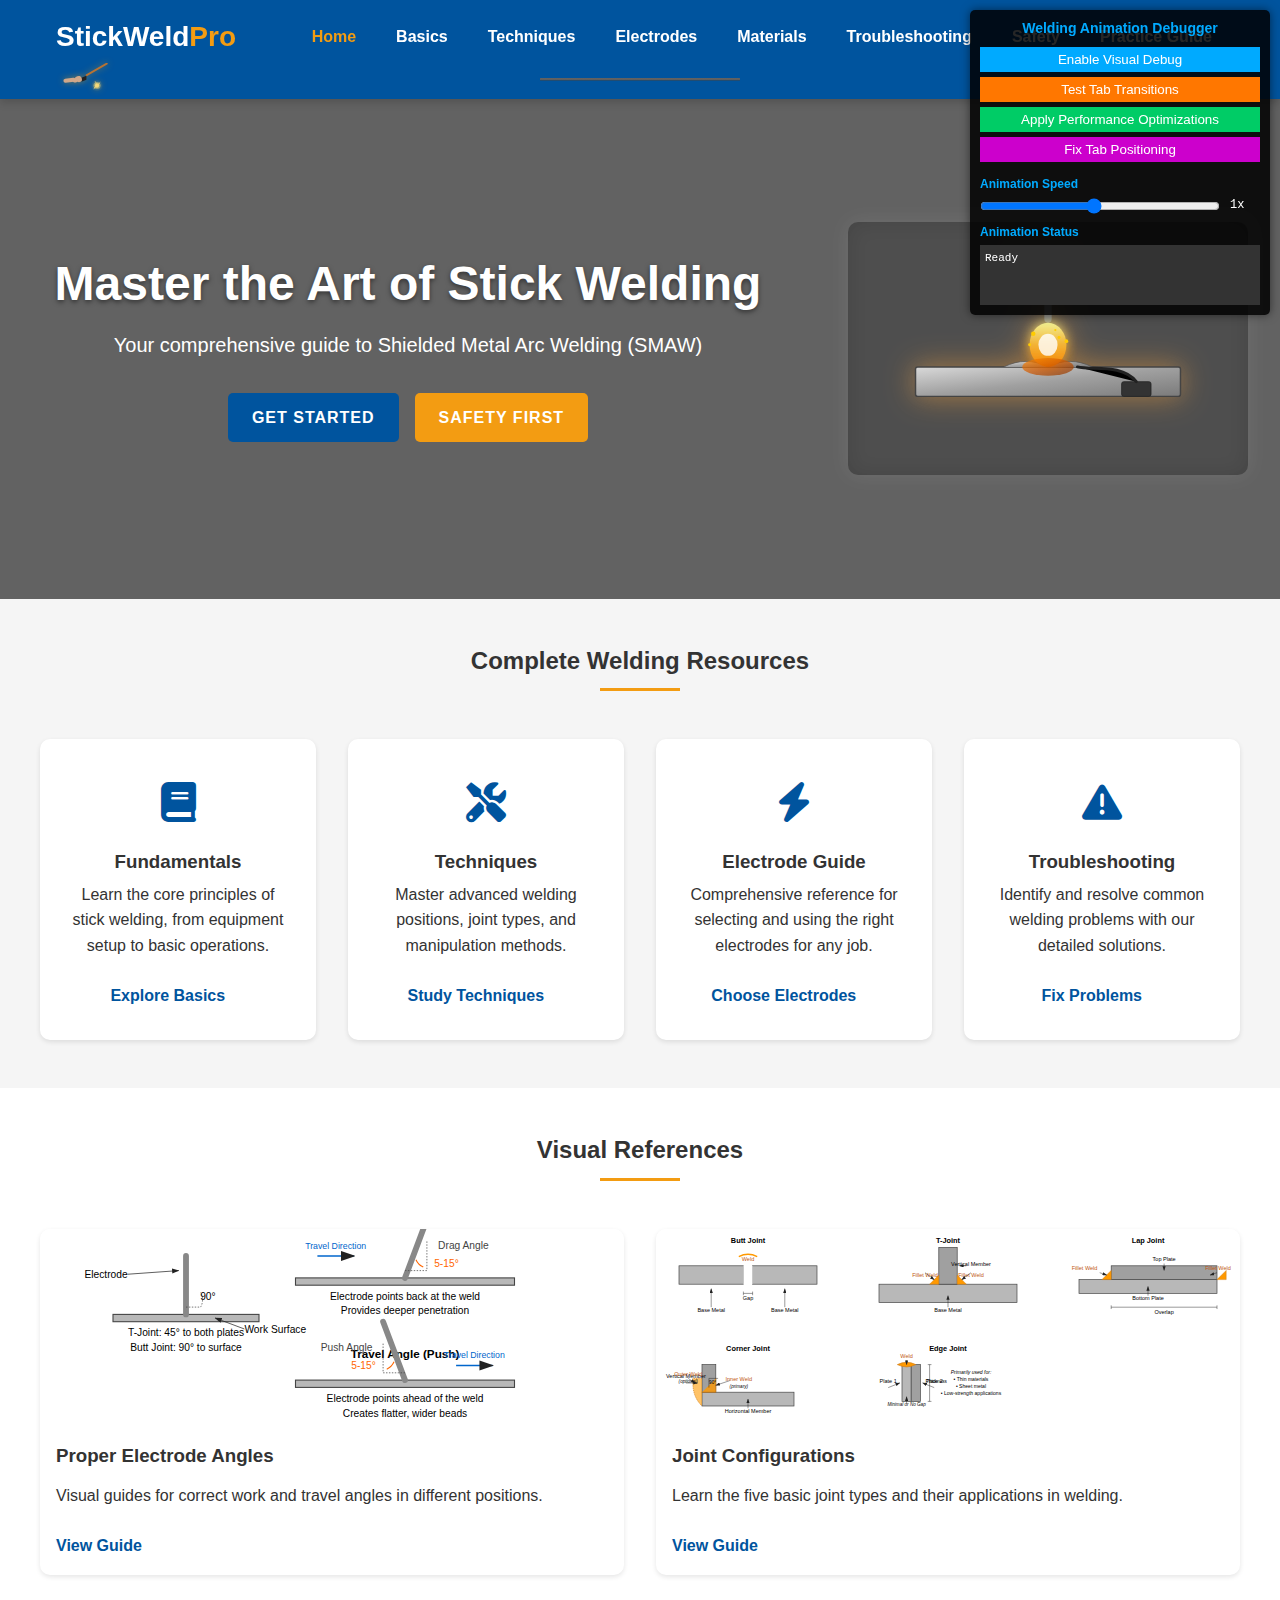
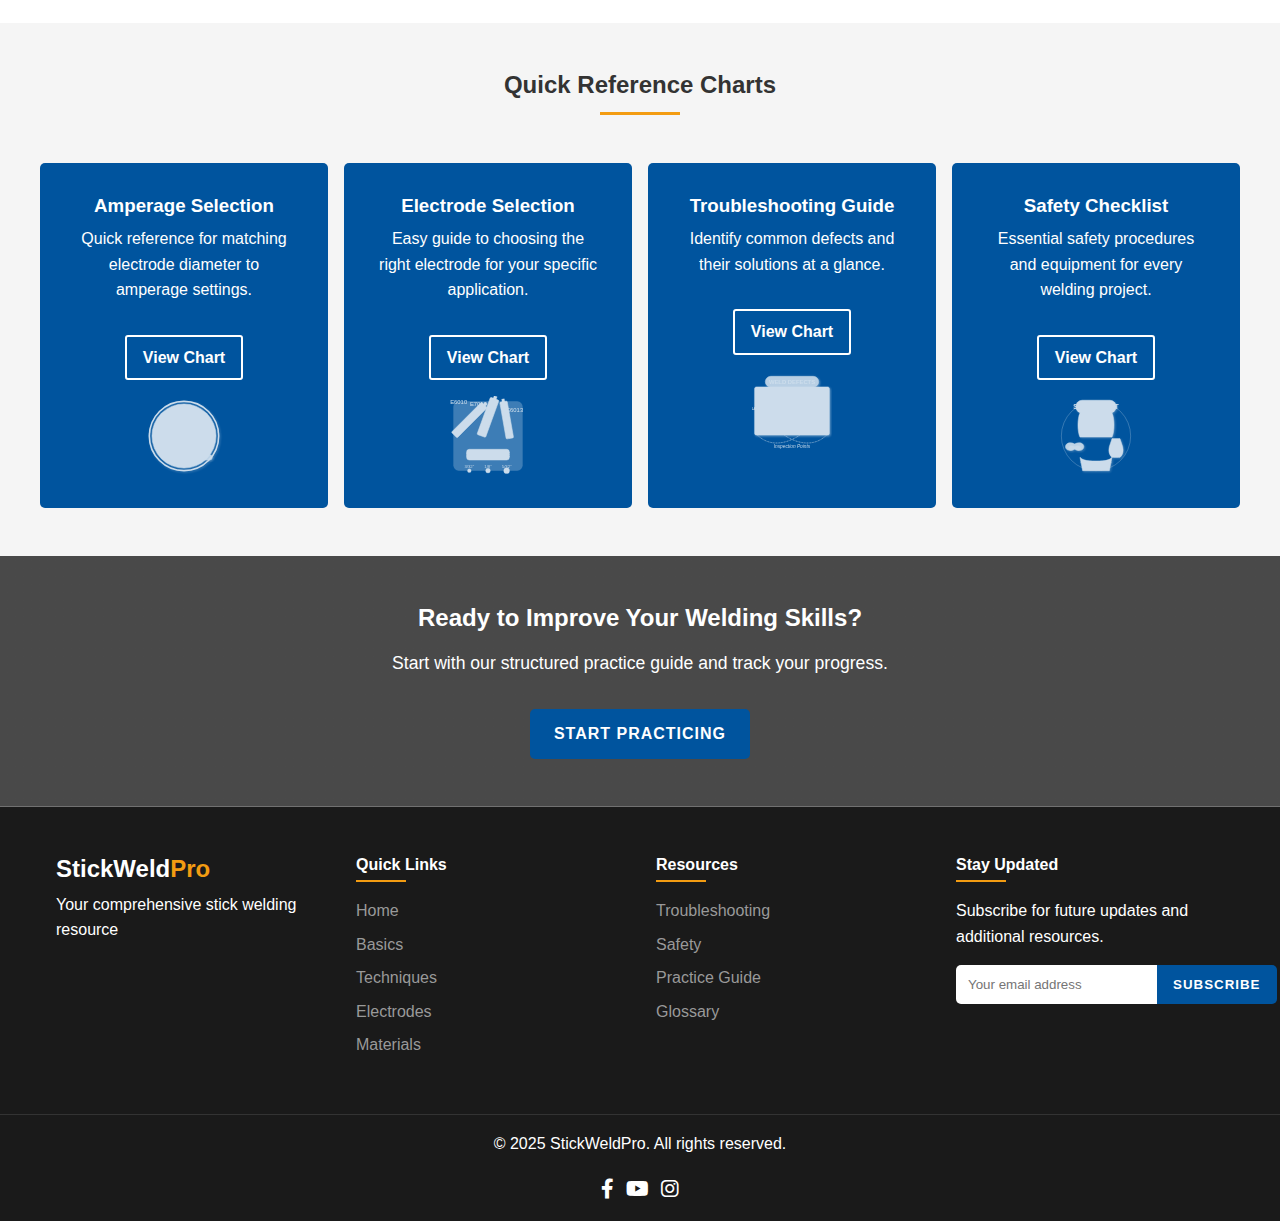
==== index.html @ 33cbab9b "Set up GitHub Pages with website content at root" ====
<!DOCTYPE html>
<html lang="en">
<head>
    <meta charset="UTF-8">
    <meta name="viewport" content="width=device-width, initial-scale=1.0">
    <title>Stick Welding Guide - Comprehensive Resource</title>
    <link rel="stylesheet" href="css/styles.css">
    <link rel="stylesheet" href="css/responsive.css">
    <link rel="stylesheet" href="css/tab-indicator.css">
    <link rel="stylesheet" href="https://cdnjs.cloudflare.com/ajax/libs/font-awesome/6.0.0/css/all.min.css">
</head>
<body>
    <header>
        <div class="header-container">
            <div class="logo">
                <h1>StickWeld<span>Pro</span></h1>
            </div>
            <nav>
                <button class="mobile-menu-btn"><i class="fas fa-bars"></i></button>
                <ul class="nav-menu">
                    <li><a href="index.html" class="active">Home</a></li>
                    <li><a href="pages/basics.html">Basics</a></li>
                    <li><a href="pages/techniques.html">Techniques</a></li>
                    <li><a href="pages/electrodes.html">Electrodes</a></li>
                    <li><a href="pages/materials.html">Materials</a></li>
                    <li><a href="pages/troubleshooting.html">Troubleshooting</a></li>
                    <li><a href="pages/safety.html">Safety</a></li>
                    <li><a href="pages/practice.html">Practice Guide</a></li>
                </ul>
            </nav>
        </div>
    </header>

    <section class="hero">
        <div class="hero-content">
            <h2>Master the Art of Stick Welding</h2>
            <p>Your comprehensive guide to Shielded Metal Arc Welding (SMAW)</p>
            <div class="hero-buttons">
                <a href="pages/basics.html" class="btn primary-btn">Get Started</a>
                <a href="pages/safety.html" class="btn secondary-btn">Safety First</a>
            </div>
        </div>
        <div class="hero-image">
            <img src="images/stick-welding-hero.svg" alt="Stick Welding Process Diagram" class="process-svg">
        </div>
    </section>

    <section class="features">
        <h2 class="section-title">Complete Welding Resources</h2>
        <div class="features-container">
            <div class="feature-card">
                <div class="feature-icon"><i class="fas fa-book"></i></div>
                <h3>Fundamentals</h3>
                <p>Learn the core principles of stick welding, from equipment setup to basic operations.</p>
                <a href="pages/basics.html" class="feature-link">Explore Basics</a>
            </div>
            <div class="feature-card">
                <div class="feature-icon"><i class="fas fa-tools"></i></div>
                <h3>Techniques</h3>
                <p>Master advanced welding positions, joint types, and manipulation methods.</p>
                <a href="pages/techniques.html" class="feature-link">Study Techniques</a>
            </div>
            <div class="feature-card">
                <div class="feature-icon"><i class="fas fa-bolt"></i></div>
                <h3>Electrode Guide</h3>
                <p>Comprehensive reference for selecting and using the right electrodes for any job.</p>
                <a href="pages/electrodes.html" class="feature-link">Choose Electrodes</a>
            </div>
            <div class="feature-card">
                <div class="feature-icon"><i class="fas fa-exclamation-triangle"></i></div>
                <h3>Troubleshooting</h3>
                <p>Identify and resolve common welding problems with our detailed solutions.</p>
                <a href="pages/troubleshooting.html" class="feature-link">Fix Problems</a>
            </div>
        </div>
    </section>

    <section class="visual-guides">
        <h2 class="section-title">Visual References</h2>
        <div class="visual-guides-container">
            <div class="visual-card">
                <div class="visual-image">
                    <img src="images/electrode-angles.svg" alt="Electrode Angle Diagram">
                </div>
                <div class="visual-content">
                    <h3>Proper Electrode Angles</h3>
                    <p>Visual guides for correct work and travel angles in different positions.</p>
                    <a href="pages/techniques.html#electrode-angles" class="visual-link">View Guide</a>
                </div>
            </div>
            <div class="visual-card">
                <div class="visual-image">
                    <div class="joint-types-grid">
                        <img src="images/butt-joint.svg" alt="Butt Joint Diagram" class="joint-svg">
                        <img src="images/t-joint.svg" alt="T-Joint Diagram" class="joint-svg">
                        <img src="images/lap-joint.svg" alt="Lap Joint Diagram" class="joint-svg">
                        <img src="images/corner-joint-corrected.svg" alt="Corner Joint Diagram" class="joint-svg">
                        <img src="images/edge-joint.svg" alt="Edge Joint Diagram" class="joint-svg">
                    </div>
                </div>
                <div class="visual-content">
                    <h3>Joint Configurations</h3>
                    <p>Learn the five basic joint types and their applications in welding.</p>
                    <a href="pages/basics.html#joint-types" class="visual-link">View Guide</a>
                </div>
            </div>
        </div>
    </section>

    <section class="quick-reference">
        <h2 class="section-title">Quick Reference Charts</h2>
        <div class="reference-container">
            <div class="reference-card">
                <h3>Amperage Selection</h3>
                <p>Quick reference for matching electrode diameter to amperage settings.</p>
                <a href="pages/basics.html#amperage-chart" class="reference-link">View Chart</a>
                <img src="images/amperage-selection.svg" alt="Amperage Selection Dial" class="reference-icon">
            </div>
            <div class="reference-card">
                <h3>Electrode Selection</h3>
                <p>Easy guide to choosing the right electrode for your specific application.</p>
                <a href="pages/electrodes.html#selection-chart" class="reference-link">View Chart</a>
                <img src="images/electrode-selection.svg" alt="Electrode Selection Guide" class="reference-icon">
            </div>
            <div class="reference-card">
                <h3>Troubleshooting Guide</h3>
                <p>Identify common defects and their solutions at a glance.</p>
                <a href="pages/troubleshooting.html#quick-guide" class="reference-link">View Chart</a>
                <img src="images/weld-defects.svg" alt="Common Weld Defects" class="defects-icon">
            </div>
            <div class="reference-card">
                <h3>Safety Checklist</h3>
                <p>Essential safety procedures and equipment for every welding project.</p>
                <a href="pages/safety.html#checklist" class="reference-link">View Chart</a>
                <img src="images/welding-safety-equipment.svg" alt="Welding Safety Equipment" class="safety-icon">
            </div>
        </div>
    </section>

    <section class="cta">
        <div class="cta-content">
            <h2>Ready to Improve Your Welding Skills?</h2>
            <p>Start with our structured practice guide and track your progress.</p>
            <a href="pages/practice.html" class="btn primary-btn">Start Practicing</a>
        </div>
    </section>

    <footer>
        <div class="footer-container">
            <div class="footer-logo">
                <h3>StickWeld<span>Pro</span></h3>
                <p>Your comprehensive stick welding resource</p>
            </div>
            <div class="footer-links">
                <h4>Quick Links</h4>
                <ul>
                    <li><a href="index.html">Home</a></li>
                    <li><a href="pages/basics.html">Basics</a></li>
                    <li><a href="pages/techniques.html">Techniques</a></li>
                    <li><a href="pages/electrodes.html">Electrodes</a></li>
                    <li><a href="pages/materials.html">Materials</a></li>
                </ul>
            </div>
            <div class="footer-links">
                <h4>Resources</h4>
                <ul>
                    <li><a href="pages/troubleshooting.html">Troubleshooting</a></li>
                    <li><a href="pages/safety.html">Safety</a></li>
                    <li><a href="pages/practice.html">Practice Guide</a></li>
                    <li><a href="pages/glossary.html">Glossary</a></li>
                </ul>
            </div>
            <div class="footer-newsletter">
                <h4>Stay Updated</h4>
                <p>Subscribe for future updates and additional resources.</p>
                <form class="newsletter-form">
                    <input type="email" placeholder="Your email address" required>
                    <button type="submit" class="btn primary-btn">Subscribe</button>
                </form>
            </div>
        </div>
        <div class="footer-bottom">
            <p>&copy; 2025 StickWeldPro. All rights reserved.</p>
            <div class="social-links">
                <a href="#"><i class="fab fa-facebook-f"></i></a>
                <a href="#"><i class="fab fa-youtube"></i></a>
                <a href="#"><i class="fab fa-instagram"></i></a>
            </div>
        </div>
    </footer>

    <script src="js/script.js"></script>
    <script src="js/nav-animation.js"></script>
    
    <!-- Development tools - remove for production -->
    <script src="js/animation-debugger.js"></script>
</body>
</html>
---- css/styles.css ----
/* Main Styles for StickWeldPro Website */

/* ===== Variables ===== */
:root {
    /* Main color scheme */
    --primary-color: #00549e;
    --secondary-color: #f39c12;
    --text-color: #333333;
    --light-text: #ffffff;
    --dark-background: #1a1a1a;
    --light-background: #f5f5f5;
    --border-color: #dddddd;
    
    /* Accent colors */
    --warning-color: #e74c3c;
    --success-color: #2ecc71;
    --info-color: #3498db;
    
    /* Fonts */
    --heading-font: 'Roboto', sans-serif;
    --body-font: 'Open Sans', sans-serif;
    
    /* Spacing */
    --spacing-xs: 0.25rem;
    --spacing-sm: 0.5rem;
    --spacing-md: 1rem;
    --spacing-lg: 2rem;
    --spacing-xl: 3rem;
    
    /* Border radius */
    --border-radius-sm: 3px;
    --border-radius-md: 5px;
    --border-radius-lg: 10px;
    
    /* Box shadows */
    --box-shadow-light: 0 2px 5px rgba(0,0,0,0.1);
    --box-shadow-medium: 0 4px 8px rgba(0,0,0,0.15);
    --box-shadow-heavy: 0 8px 16px rgba(0,0,0,0.2);
}

/* ===== Reset and Base Styles ===== */
* {
    margin: 0;
    padding: 0;
    box-sizing: border-box;
}

html {
    font-size: 16px;
    scroll-behavior: smooth;
}

body {
    font-family: var(--body-font);
    color: var(--text-color);
    line-height: 1.6;
    background-color: var(--light-background);
}

h1, h2, h3, h4, h5, h6 {
    font-family: var(--heading-font);
    margin-bottom: var(--spacing-md);
    font-weight: 700;
    line-height: 1.2;
}

p {
    margin-bottom: var(--spacing-md);
}

a {
    text-decoration: none;
    color: var(--primary-color);
    transition: color 0.3s ease;
}

a:hover {
    color: var(--secondary-color);
}

ul, ol {
    list-style-position: inside;
    margin-bottom: var(--spacing-md);
}

img {
    max-width: 100%;
    height: auto;
    display: block;
}

button {
    cursor: pointer;
}

.section-title {
    text-align: center;
    margin-bottom: var(--spacing-xl);
    position: relative;
    padding-bottom: var(--spacing-md);
}

.section-title::after {
    content: '';
    position: absolute;
    bottom: 0;
    left: 50%;
    transform: translateX(-50%);
    width: 80px;
    height: 3px;
    background-color: var(--secondary-color);
}

/* ===== Buttons ===== */
.btn {
    display: inline-block;
    padding: 0.75rem 1.5rem;
    border-radius: var(--border-radius-md);
    font-weight: 600;
    text-align: center;
    text-transform: uppercase;
    letter-spacing: 1px;
    transition: all 0.3s ease;
    cursor: pointer;
    border: none;
}

.primary-btn {
    background-color: var(--primary-color);
    color: var(--light-text);
}

.primary-btn:hover {
    background-color: #00407a;
    color: var(--light-text);
}

.secondary-btn {
    background-color: var(--secondary-color);
    color: var(--light-text);
}

.secondary-btn:hover {
    background-color: #e67e22;
    color: var(--light-text);
}

.outline-btn {
    background-color: transparent;
    border: 2px solid var(--primary-color);
    color: var(--primary-color);
}

.outline-btn:hover {
    background-color: var(--primary-color);
    color: var(--light-text);
}

/* ===== Header ===== */
header {
    background-color: var(--primary-color);
    padding: var(--spacing-md) 0;
    position: sticky;
    top: 0;
    z-index: 1000;
    box-shadow: var(--box-shadow-medium);
}

.header-container {
    max-width: 1200px;
    margin: 0 auto;
    display: flex;
    justify-content: space-between;
    align-items: center;
    padding: 0 var(--spacing-md);
}

.logo h1 {
    color: var(--light-text);
    margin-bottom: 0;
    font-size: 1.75rem;
}

.logo h1 span {
    color: var(--secondary-color);
}

.nav-menu {
    display: flex;
    list-style: none;
    margin: 0;
}

.nav-menu li {
    margin-left: var(--spacing-md);
}

.nav-menu a {
    color: var(--light-text);
    font-weight: 600;
    padding: 0.5rem;
    position: relative;
}

.nav-menu a:hover,
.nav-menu a.active {
    color: var(--secondary-color);
}

.nav-menu a.active::after {
    content: '';
    position: absolute;
    bottom: -2px;
    left: 0;
    width: 100%;
    height: 2px;
    background-color: var(--secondary-color);
}

.mobile-menu-btn {
    background: none;
    border: none;
    color: var(--light-text);
    font-size: 1.5rem;
    display: none;
}

/* ===== Hero Section ===== */
.hero {
    background: linear-gradient(rgba(0, 0, 0, 0.6), rgba(0, 0, 0, 0.6)), url('../images/hero-welding.jpg');
    background-size: cover;
    background-position: center;
    color: var(--light-text);
    padding: var(--spacing-xl) 0;
    text-align: center;
    min-height: 500px;
    display: flex;
    flex-direction: row;
    justify-content: center;
    align-items: center;
    flex-wrap: wrap;
}

.hero-image {
    margin: var(--spacing-lg);
    max-width: 400px;
    filter: drop-shadow(0 0 10px rgba(255, 255, 255, 0.3));
    background-color: rgba(0, 0, 0, 0.3);
    border-radius: var(--border-radius-lg);
    padding: var(--spacing-md);
}

.process-svg {
    width: 100%;
    height: auto;
    filter: drop-shadow(0 0 15px rgba(255, 140, 0, 0.4));
}

.hero-content {
    max-width: 800px;
    margin: 0 auto;
    padding: 0 var(--spacing-md);
}

.hero h2 {
    font-size: 3rem;
    margin-bottom: var(--spacing-md);
    text-shadow: 0 2px 5px rgba(0, 0, 0, 0.5);
}

.hero p {
    font-size: 1.25rem;
    margin-bottom: var(--spacing-lg);
}

.hero-buttons {
    display: flex;
    justify-content: center;
    gap: var(--spacing-md);
}

/* ===== Features Section ===== */
.features {
    padding: var(--spacing-xl) var(--spacing-md);
    background-color: var(--light-background);
}

.features-container {
    max-width: 1200px;
    margin: 0 auto;
    display: grid;
    grid-template-columns: repeat(auto-fit, minmax(250px, 1fr));
    gap: var(--spacing-lg);
}

.feature-card {
    background-color: #fff;
    border-radius: var(--border-radius-lg);
    padding: var(--spacing-lg);
    box-shadow: var(--box-shadow-light);
    transition: transform 0.3s ease, box-shadow 0.3s ease;
    text-align: center;
}

.feature-card:hover {
    transform: translateY(-5px);
    box-shadow: var(--box-shadow-medium);
}

.feature-icon {
    font-size: 2.5rem;
    color: var(--primary-color);
    margin-bottom: var(--spacing-md);
}

.feature-card h3 {
    margin-bottom: var(--spacing-sm);
}

.feature-link {
    display: inline-block;
    margin-top: var(--spacing-sm);
    font-weight: 600;
    position: relative;
}

.feature-link::after {
    content: ' →';
    opacity: 0;
    transition: opacity 0.3s, transform 0.3s;
}

.feature-link:hover::after {
    opacity: 1;
    transform: translateX(3px);
}

/* ===== Visual Guides Section ===== */
.visual-guides {
    padding: var(--spacing-xl) var(--spacing-md);
    background-color: #fff;
}

.joint-types-grid {
    display: grid;
    grid-template-columns: repeat(3, 1fr);
    grid-template-rows: repeat(2, 1fr);
    gap: var(--spacing-md);
    justify-items: center;
    align-items: center;
}

.joint-svg {
    max-width: 100%;
    max-height: 120px;
    margin: 0 auto;
}

.joint-types-grid img:nth-child(5) {
    grid-column: 2;
}

.visual-guides-container {
    max-width: 1200px;
    margin: 0 auto;
    display: grid;
    grid-template-columns: repeat(auto-fit, minmax(300px, 1fr));
    gap: var(--spacing-lg);
}

.visual-card {
    border-radius: var(--border-radius-lg);
    overflow: hidden;
    box-shadow: var(--box-shadow-light);
    transition: transform 0.3s ease, box-shadow 0.3s ease;
}

.visual-card:hover {
    transform: translateY(-5px);
    box-shadow: var(--box-shadow-medium);
}

.visual-image {
    height: 200px;
    overflow: hidden;
}

.visual-image img {
    width: 100%;
    height: 100%;
    object-fit: cover;
    transition: transform 0.5s ease;
}

.visual-card:hover .visual-image img {
    transform: scale(1.05);
}

.visual-content {
    padding: var(--spacing-md);
}

.visual-link {
    display: inline-block;
    margin-top: var(--spacing-sm);
    font-weight: 600;
}

/* ===== Quick Reference Section ===== */
.quick-reference {
    padding: var(--spacing-xl) var(--spacing-md);
    background-color: var(--light-background);
}

.safety-icon, .defects-icon, .reference-icon {
    max-width: 80px;
    margin: var(--spacing-md) auto 0;
    filter: brightness(0) invert(1);
    opacity: 0.8;
    transition: transform 0.3s ease;
}

.reference-card:hover .safety-icon,
.reference-card:hover .defects-icon,
.reference-card:hover .reference-icon {
    transform: scale(1.1);
}

.reference-container {
    max-width: 1200px;
    margin: 0 auto;
    display: grid;
    grid-template-columns: repeat(auto-fit, minmax(250px, 1fr));
    gap: var(--spacing-md);
}

.reference-card {
    background-color: var(--primary-color);
    color: var(--light-text);
    border-radius: var(--border-radius-md);
    padding: var(--spacing-lg);
    text-align: center;
    transition: transform 0.3s ease;
}

.reference-card:hover {
    transform: translateY(-5px);
}

.reference-card h3 {
    margin-bottom: var(--spacing-sm);
}

.reference-link {
    display: inline-block;
    margin-top: var(--spacing-md);
    color: var(--light-text);
    border: 2px solid var(--light-text);
    padding: 0.5rem 1rem;
    border-radius: var(--border-radius-sm);
    font-weight: 600;
    transition: all 0.3s ease;
}

.reference-link:hover {
    background-color: var(--light-text);
    color: var(--primary-color);
}

/* ===== CTA Section ===== */
.cta {
    background: linear-gradient(rgba(0, 0, 0, 0.7), rgba(0, 0, 0, 0.7)), url('../images/welding-practice.jpg');
    background-size: cover;
    background-position: center;
    color: var(--light-text);
    padding: var(--spacing-xl) var(--spacing-md);
    text-align: center;
}

.cta-content {
    max-width: 700px;
    margin: 0 auto;
}

.cta h2 {
    margin-bottom: var(--spacing-md);
}

.cta p {
    margin-bottom: var(--spacing-lg);
    font-size: 1.1rem;
}

/* ===== Footer ===== */
footer {
    background-color: var(--dark-background);
    color: var(--light-text);
    padding-top: var(--spacing-xl);
}

.footer-container {
    max-width: 1200px;
    margin: 0 auto;
    display: grid;
    grid-template-columns: repeat(auto-fit, minmax(200px, 1fr));
    gap: var(--spacing-lg);
    padding: 0 var(--spacing-md);
}

.footer-logo h3 {
    font-size: 1.5rem;
    margin-bottom: var(--spacing-sm);
}

.footer-logo span {
    color: var(--secondary-color);
}

.footer-links h4,
.footer-newsletter h4 {
    margin-bottom: var(--spacing-md);
    position: relative;
    padding-bottom: var(--spacing-sm);
}

.footer-links h4::after,
.footer-newsletter h4::after {
    content: '';
    position: absolute;
    bottom: 0;
    left: 0;
    width: 50px;
    height: 2px;
    background-color: var(--secondary-color);
}

.footer-links ul {
    list-style: none;
    margin: 0;
}

.footer-links li {
    margin-bottom: var(--spacing-sm);
}

.footer-links a {
    color: #999;
    transition: color 0.3s ease;
}

.footer-links a:hover {
    color: var(--secondary-color);
}

.newsletter-form {
    display: flex;
    margin-top: var(--spacing-md);
}

.newsletter-form input {
    flex: 1;
    padding: 0.75rem;
    border: none;
    border-radius: var(--border-radius-md) 0 0 var(--border-radius-md);
}

.newsletter-form button {
    border-radius: 0 var(--border-radius-md) var(--border-radius-md) 0;
    padding: 0 var(--spacing-md);
}

.footer-bottom {
    margin-top: var(--spacing-xl);
    padding: var(--spacing-md) 0;
    text-align: center;
    border-top: 1px solid #333;
}

.social-links {
    margin-top: var(--spacing-sm);
}

.social-links a {
    display: inline-block;
    color: var(--light-text);
    margin: 0 var(--spacing-xs);
    font-size: 1.25rem;
    transition: color 0.3s ease;
}

.social-links a:hover {
    color: var(--secondary-color);
}

/* ===== Content Pages Styling ===== */
.page-header {
    background: linear-gradient(rgba(0, 0, 0, 0.7), rgba(0, 0, 0, 0.7)), url('../images/page-header.jpg');
    background-size: cover;
    background-position: center;
    color: var(--light-text);
    padding: var(--spacing-lg) 0;
    text-align: center;
}

.page-header h1 {
    font-size: 2.5rem;
    margin-bottom: var(--spacing-sm);
}

.breadcrumbs {
    display: flex;
    justify-content: center;
    list-style: none;
    margin: 0;
}

.breadcrumbs li {
    margin: 0 var(--spacing-xs);
}

.breadcrumbs li::after {
    content: '/';
    margin-left: var(--spacing-xs);
}

.breadcrumbs li:last-child::after {
    content: '';
}

.breadcrumbs a {
    color: #ccc;
}

.breadcrumbs li:last-child a {
    color: var(--secondary-color);
}

.main-content {
    max-width: 1200px;
    margin: 0 auto;
    padding: var(--spacing-xl) var(--spacing-md);
    background-color: #fff;
    box-shadow: var(--box-shadow-light);
    border-radius: var(--border-radius-lg);
    margin-top: -50px;
    position: relative;
    z-index: 1;
}

/* Table Styling */
table {
    width: 100%;
    border-collapse: collapse;
    margin-bottom: var(--spacing-lg);
    box-shadow: var(--box-shadow-light);
}

thead {
    background-color: var(--primary-color);
    color: var(--light-text);
}

th, td {
    padding: var(--spacing-sm) var(--spacing-md);
    text-align: left;
    border: 1px solid var(--border-color);
}

tbody tr:nth-child(even) {
    background-color: var(--light-background);
}

/* Special Sections */
.note-box, .warning-box, .tip-box {
    padding: var(--spacing-md);
    border-radius: var(--border-radius-md);
    margin-bottom: var(--spacing-lg);
    position: relative;
}

.note-box {
    background-color: #e3f2fd;
    border-left: 4px solid var(--info-color);
}

.warning-box {
    background-color: #ffebee;
    border-left: 4px solid var(--warning-color);
}

.tip-box {
    background-color: #e8f5e9;
    border-left: 4px solid var(--success-color);
}

.note-box::before, .warning-box::before, .tip-box::before {
    font-weight: 700;
    display: block;
    margin-bottom: var(--spacing-sm);
}

.note-box::before {
    content: "Note";
    color: var(--info-color);
}

.warning-box::before {
    content: "Warning";
    color: var(--warning-color);
}

.tip-box::before {
    content: "Tip";
    color: var(--success-color);
}

/* Code/Diagram Styling */
pre {
    background-color: #f1f1f1;
    padding: var(--spacing-md);
    overflow-x: auto;
    border-radius: var(--border-radius-md);
    margin-bottom: var(--spacing-lg);
    line-height: 1.4;
    font-family: monospace;
}

.diagram-container {
    background-color: #fff;
    padding: var(--spacing-md);
    border: 1px solid var(--border-color);
    border-radius: var(--border-radius-md);
    margin-bottom: var(--spacing-lg);
    text-align: center;
}

.diagram-container img {
    max-width: 100%;
    margin: 0 auto;
}

.diagram-container figcaption {
    margin-top: var(--spacing-sm);
    font-style: italic;
    color: #666;
}

/* Back to Top Button */
.back-to-top {
    position: fixed;
    bottom: 2rem;
    right: 2rem;
    background-color: var(--primary-color);
    color: var(--light-text);
    width: 50px;
    height: 50px;
    border-radius: 50%;
    display: flex;
    justify-content: center;
    align-items: center;
    cursor: pointer;
    opacity: 0;
    visibility: hidden;
    transition: all 0.3s ease;
    z-index: 100;
}

.back-to-top.visible {
    opacity: 1;
    visibility: visible;
}

.back-to-top:hover {
    background-color: var(--secondary-color);
}
---- css/responsive.css ----
/* Responsive Styles for StickWeldPro Website */

/* Large Screens (up to 1200px) */
@media screen and (max-width: 1200px) {
    .header-container,
    .features-container,
    .visual-guides-container,
    .reference-container,
    .footer-container,
    .main-content {
        max-width: 960px;
    }
}

/* Medium Screens (up to 992px) */
@media screen and (max-width: 992px) {
    .header-container,
    .features-container,
    .visual-guides-container,
    .reference-container,
    .footer-container,
    .main-content {
        max-width: 720px;
    }

    .hero h2 {
        font-size: 2.5rem;
    }

    .visual-guides-container {
        grid-template-columns: repeat(auto-fit, minmax(100%, 1fr));
    }
    
    /* Adjust welding animation for medium screens */
    .nav-menu a.active::before {
        width: 60px; /* Slightly smaller animation */
        height: 30px;
    }
}

/* Small Screens (up to 768px) */
@media screen and (max-width: 768px) {
    .header-container,
    .features-container,
    .visual-guides-container,
    .reference-container,
    .footer-container,
    .main-content {
        max-width: 540px;
    }
    
    /* Header/Navigation Changes */
    .mobile-menu-btn {
        display: block;
    }
    
    .nav-menu {
        position: absolute;
        top: 100%;
        left: 0;
        width: 100%;
        background-color: var(--primary-color);
        flex-direction: column;
        align-items: center;
        padding: var(--spacing-md) 0;
        max-height: 0;
        overflow: hidden;
        transition: max-height 0.3s ease, padding 0.3s ease;
        z-index: 100;
        box-shadow: var(--box-shadow-medium);
    }
    
    .nav-menu.active {
        max-height: 500px;
        padding: var(--spacing-md) 0;
    }
    
    .nav-menu li {
        margin: var(--spacing-sm) 0;
        width: 100%;
        text-align: center;
    }
    
    /* Fix for welding animation in mobile menu */
    .nav-menu a {
        display: block;
        padding: 10px 0;
        width: 100%;
    }
    
    .nav-menu a.active::before {
        /* Repositioned for mobile layout */
        bottom: -10px;
        left: 50%;
        width: 50px; /* Smaller animation for mobile */
        height: 25px;
    }
    
    .nav-menu a:hover::before {
        bottom: -10px;
        left: 50%;
        transform: translateX(-50%) scale(0.8);
    }
    
    /* Hero Section */
    .hero {
        min-height: 400px;
    }
    
    .hero h2 {
        font-size: 2rem;
    }
    
    .hero p {
        font-size: 1rem;
    }
    
    .hero-buttons {
        flex-direction: column;
        gap: var(--spacing-sm);
    }
    
    /* Features Section */
    .features-container {
        grid-template-columns: 1fr;
    }
    
    /* Newsletter Form */
    .newsletter-form {
        flex-direction: column;
    }
    
    .newsletter-form input,
    .newsletter-form button {
        width: 100%;
        border-radius: var(--border-radius-md);
    }
    
    .newsletter-form button {
        margin-top: var(--spacing-sm);
    }
    
    /* Table Overflows */
    .table-container {
        overflow-x: auto;
    }
    
    /* Better mobile support for tab indicator */
    .header-container::after {
        height: 8px; /* Slightly thinner for mobile */
    }
}

/* Extra Small Screens (up to 576px) */
@media screen and (max-width: 576px) {
    html {
        font-size: 14px;
    }
    
    .header-container,
    .features-container,
    .visual-guides-container,
    .reference-container,
    .footer-container,
    .main-content {
        width: 100%;
        padding-left: var(--spacing-md);
        padding-right: var(--spacing-md);
    }
    
    .hero h2 {
        font-size: 1.75rem;
    }
    
    .section-title {
        font-size: 1.5rem;
    }
    
    .footer-container {
        grid-template-columns: 1fr;
    }
    
    .footer-logo,
    .footer-links,
    .footer-newsletter {
        text-align: center;
    }
    
    .footer-links h4::after,
    .footer-newsletter h4::after {
        left: 50%;
        transform: translateX(-50%);
    }
    
    /* Page Header */
    .page-header h1 {
        font-size: 2rem;
    }
    
    .main-content {
        margin-top: -30px;
    }
    
    /* Back to Top Button */
    .back-to-top {
        bottom: 1rem;
        right: 1rem;
        width: 40px;
        height: 40px;
    }
    
    /* Welding animation adjustments for tiny screens */
    .nav-menu a.active::before {
        width: 45px;
        height: 23px;
        bottom: -8px;
    }
    
    .nav-menu a:hover::before {
        width: 45px;
        height: 23px;
        bottom: -8px;
    }
    
    .header-container::after {
        height: 6px;
    }
}

/* Print Styles */
@media print {
    header, footer, .cta, .hero, .back-to-top {
        display: none;
    }
    
    body {
        font-size: 12pt;
        line-height: 1.5;
        color: #000;
        background: #fff;
    }
    
    .main-content {
        width: 100%;
        margin: 0;
        padding: 0;
        box-shadow: none;
    }
    
    a {
        color: #000;
        text-decoration: underline;
    }
    
    a::after {
        content: " (" attr(href) ")";
        font-size: 90%;
    }
    
    a[href^="#"]::after {
        content: "";
    }
    
    h2, h3, h4 {
        page-break-after: avoid;
    }
    
    img, table, pre, figure {
        page-break-inside: avoid;
    }
    
    p, h2, h3, h4 {
        orphans: 3;
        widows: 3;
    }
    
    table {
        border-collapse: collapse;
    }
    
    th {
        background-color: #eee !important;
        color: #000 !important;
    }
    
    tr {
        page-break-inside: avoid;
    }
    
    .note-box, .warning-box, .tip-box {
        border: 1px solid #000;
        padding: 0.5cm;
        margin: 0.5cm 0;
    }
}
---- css/tab-indicator.css ----
/* Tab Indicator System - Modified for JS Animation Control */

/* ===== Core Layout System ===== */
/* Header container setup */
.header-container {
  position: relative;
  padding-bottom: 25px;
  overflow: visible;
  will-change: transform;
}

/* Navigation fundamentals */
.nav-menu {
  position: relative;
  transform: translateZ(0);
  z-index: 5;
  isolation: isolate;
}

/* ===== Tab Layout Improvements ===== */
/* Eliminate potential text movement and improve positioning */
.nav-menu a {
  padding: 8px 12px;
  white-space: nowrap;
  position: relative;
  height: 100%;
  text-align: center;
  display: inline-flex;
  align-items: center;
}

/* Override for active state - no additional indicators needed with JS animation */
.nav-menu a.active::after {
  display: none !important;
}

/* ===== Animation Elements - These are now created by JS ===== */
.welding-animation-element {
  image-rendering: high-quality;
  pointer-events: none;
}

/* Keyframes for the welding sparks pulse - used by the JS animation */
@keyframes sparkPulse {
  0% { filter: drop-shadow(0 0 3px rgba(255, 165, 0, 0.5)); }
  50% { filter: drop-shadow(0 0 8px rgba(255, 165, 0, 0.8)); }
  100% { filter: drop-shadow(0 0 3px rgba(255, 165, 0, 0.5)); }
}

/* ===== Mobile Optimization ===== */
@media (max-width: 768px) {
  /* Adjust position for mobile menu */
  .header-container {
    padding-bottom: 20px;
  }
  
  .nav-menu {
    z-index: 1000;
  }
  
  /* Mobile nav items need more spacing for the welding effect */
  .nav-menu.active li {
    margin-bottom: 5px;
  }
}

/* Make sure elements don't get hidden on small screens */
@media (max-width: 576px) {
  .welding-hand,
  .metal-surface {
    z-index: 1000;
  }
}
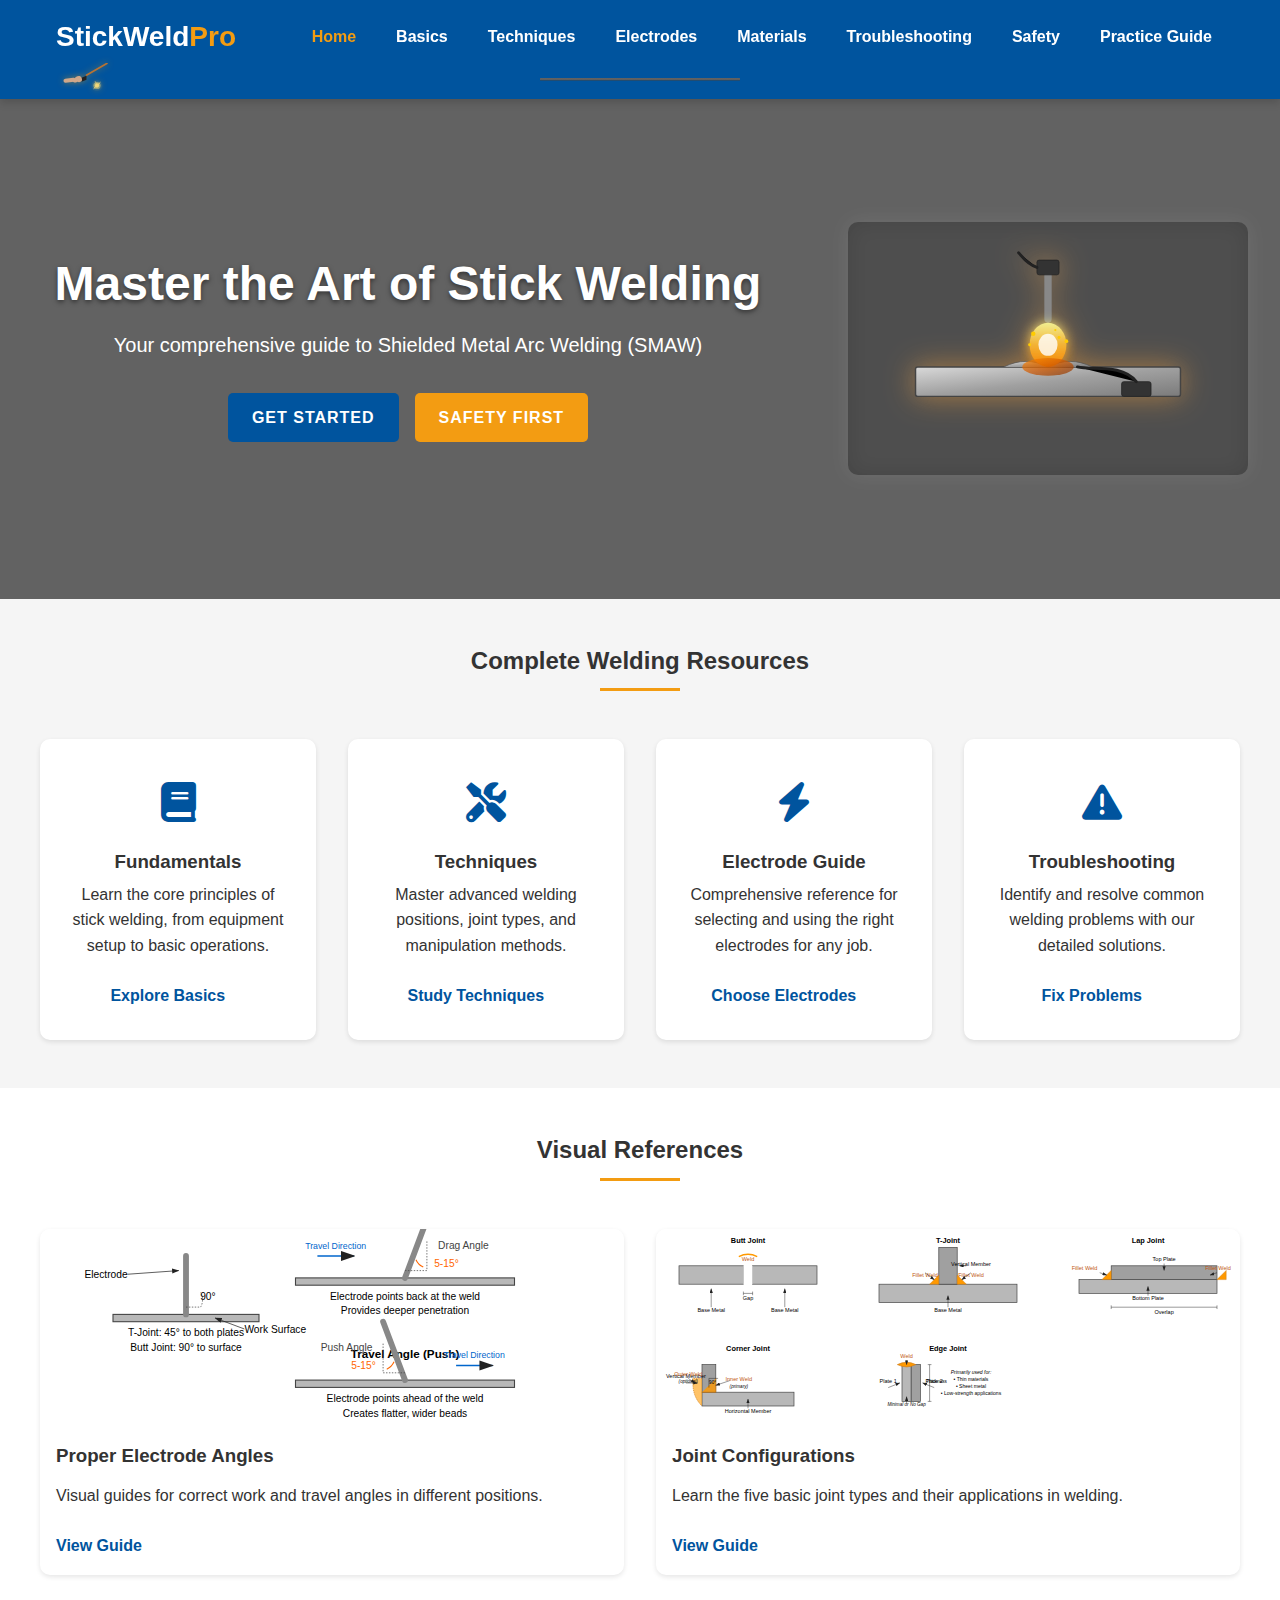
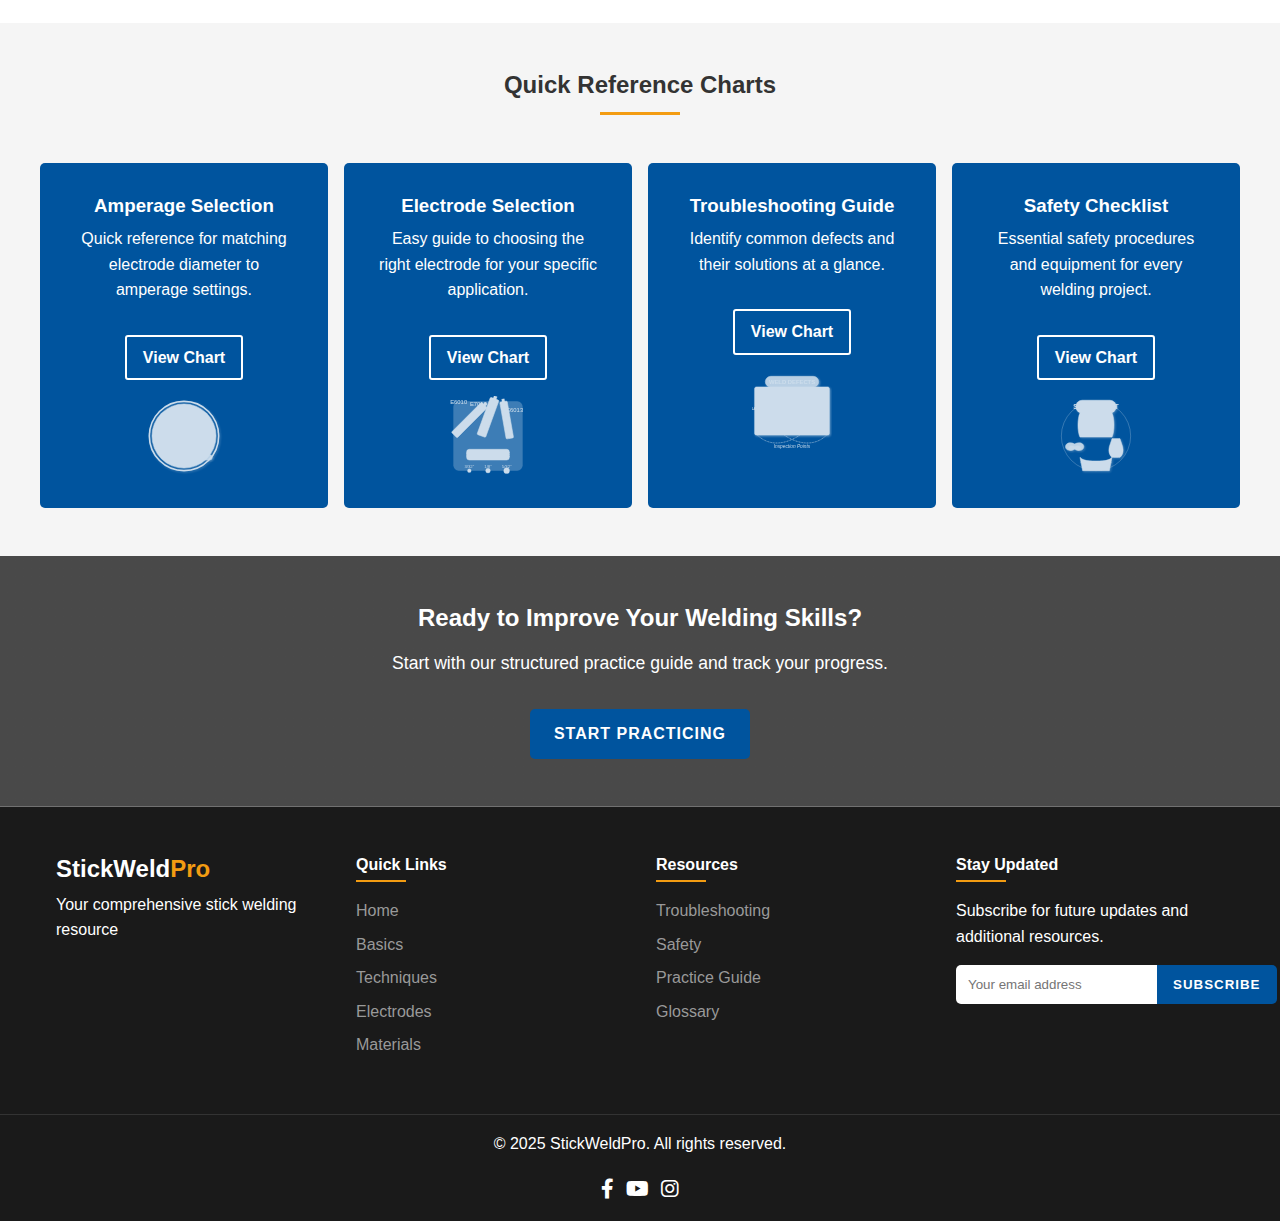
==== commit 5dc4e066: "Remove debugging tools for production" ====
--- a/index.html
+++ b/index.html
@@ -191,8 +191,5 @@
 
     <script src="js/script.js"></script>
     <script src="js/nav-animation.js"></script>
-    
-    <!-- Development tools - remove for production -->
-    <script src="js/animation-debugger.js"></script>
 </body>
 </html>
